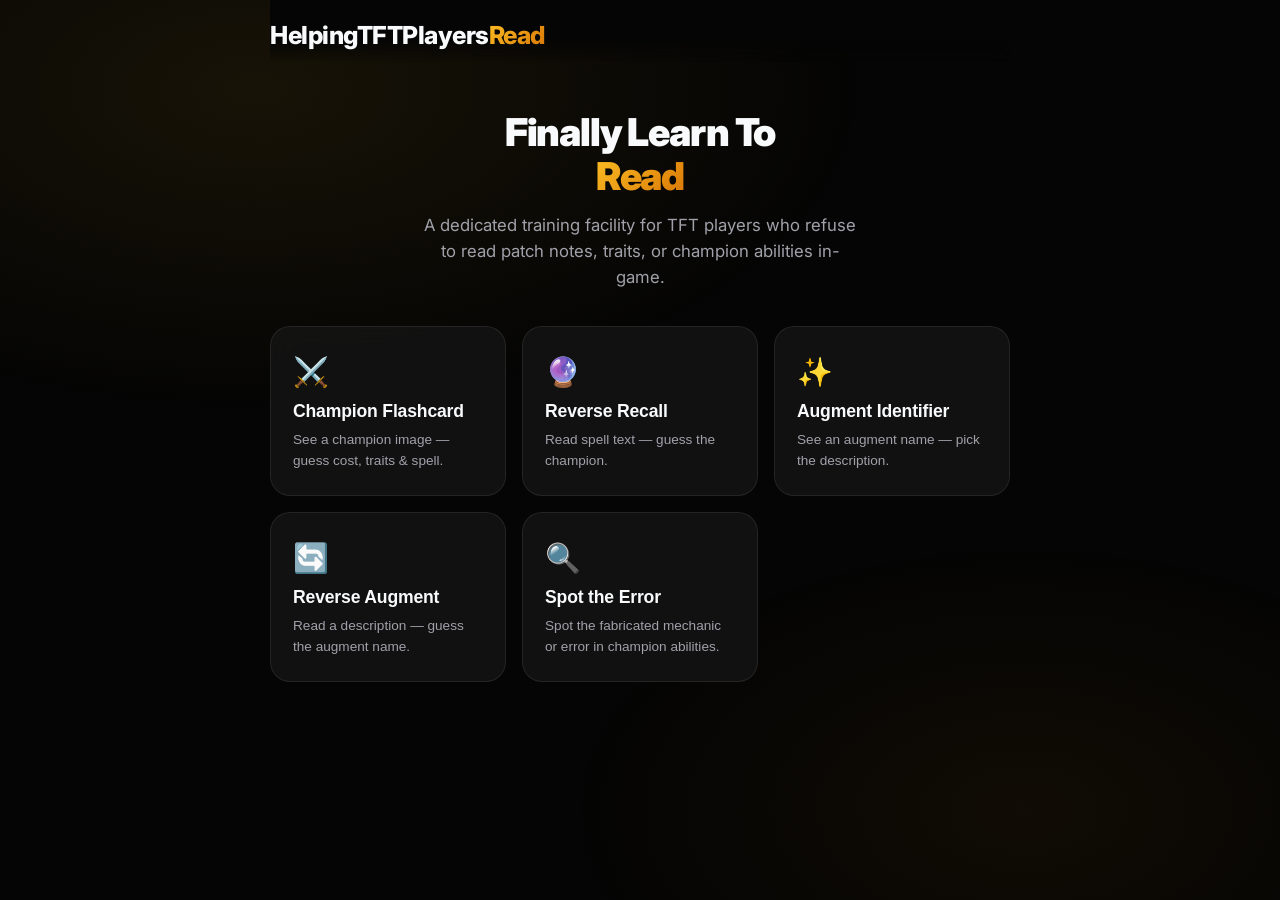
==== index.html @ aad042b0 "Initial commit: Helping TFT Players Read quiz application" ====
<!DOCTYPE html>
<html lang="en">
<head>
  <meta charset="UTF-8">
  <meta name="viewport" content="width=device-width, initial-scale=1.0">
  <meta name="description" content="A dedicated training facility for TFT players who refuse to read patch notes, traits, or champion abilities in-game.">
  <title>Helping TFT Players Read — The Ultimate Training Facility</title>
  <link rel="preconnect" href="https://fonts.googleapis.com">
  <link rel="preconnect" href="https://fonts.gstatic.com" crossorigin>
  <link href="https://fonts.googleapis.com/css2?family=Inter:wght@400;500;600;700;800;900&display=swap" rel="stylesheet">
  <link rel="stylesheet" href="style.css?v=5">
</head>
<body>
  <!-- ═══════════════════ LOADING SCREEN ═══════════════════ -->
  <div id="loading-screen" class="loading-screen">
    <div class="loader-ring"></div>
    <p class="loader-text">Loading Reading Curriculum...</p>
  </div>

  <!-- ═══════════════════ APP CONTAINER ═══════════════════ -->
  <div id="app" class="app hidden">

    <!-- ──── HEADER ──── -->
    <header id="app-header" class="app-header">
      <button id="btn-home" class="btn-icon" title="Home" style="display:none;" aria-label="Back to home">
        <svg width="22" height="22" viewBox="0 0 24 24" fill="none" stroke="currentColor" stroke-width="2.5" stroke-linecap="round" stroke-linejoin="round"><polyline points="15 18 9 12 15 6"/></svg>
      </button>
      <h1 class="logo">HelpingTFTPlayers<span class="logo-accent">Read</span></h1>
      <div id="score-display" class="score-display" style="display:none;">
        <span id="score-current">0</span> / <span id="score-total">10</span>
      </div>
    </header>

    <!-- ──── HOME SCREEN ──── -->
    <main id="screen-home" class="screen screen-home">
      <div class="hero">
        <h2 class="hero-title">Finally Learn To <br><span class="gradient-text">Read</span></h2>
        <p class="hero-sub">A dedicated training facility for TFT players who refuse to read patch notes, traits, or champion abilities in-game.</p>
      </div>
      <div class="mode-grid">
        <button class="mode-card" data-mode="1">
          <div class="mode-icon">⚔️</div>
          <h3>Champion Flashcard</h3>
          <p>See a champion image — guess cost, traits &amp; spell.</p>
        </button>
        <button class="mode-card" data-mode="2">
          <div class="mode-icon">🔮</div>
          <h3>Reverse Recall</h3>
          <p>Read spell text — guess the champion.</p>
        </button>
        <button class="mode-card" data-mode="3">
          <div class="mode-icon">✨</div>
          <h3>Augment Identifier</h3>
          <p>See an augment name — pick the description.</p>
        </button>
        <button class="mode-card" data-mode="4">
          <div class="mode-icon">🔄</div>
          <h3>Reverse Augment</h3>
          <p>Read a description — guess the augment name.</p>
        </button>
        <button class="mode-card" data-mode="5">
          <div class="mode-icon">🔍</div>
          <h3>Spot the Error</h3>
          <p>Spot the fabricated mechanic or error in champion abilities.</p>
        </button>
      </div>
    </main>

    <!-- ──── QUIZ SCREEN ──── -->
    <main id="screen-quiz" class="screen screen-quiz hidden">
      <div class="progress-bar-container">
        <div id="progress-bar" class="progress-bar" style="width:0%"></div>
      </div>
      <div id="quiz-card" class="quiz-card">
        <!-- Dynamically populated -->
      </div>
      <div class="quiz-actions">
        <button id="btn-submit" class="btn btn-submit" disabled>Submit</button>
        <button id="btn-next" class="btn btn-next hidden">Next</button>
      </div>
    </main>

    <!-- ──── RESULTS SCREEN ──── -->
    <main id="screen-results" class="screen screen-results hidden">
      <div class="results-card">
        <h2 class="results-title">Quiz Complete!</h2>
        <div class="results-score-ring">
          <svg viewBox="0 0 120 120">
            <circle class="ring-bg" cx="60" cy="60" r="52"/>
            <circle id="ring-progress" class="ring-fg" cx="60" cy="60" r="52"/>
          </svg>
          <div class="ring-label">
            <span id="results-score">0</span>
            <small id="results-total">/10</small>
          </div>
        </div>
        <p id="results-message" class="results-message"></p>
        <div class="results-actions">
          <button id="btn-play-again" class="btn btn-primary">Play Again</button>
          <button id="btn-go-home" class="btn btn-secondary">Home</button>
        </div>
      </div>
    </main>

  </div><!-- /app -->

  <script src="app.js?v=4"></script>
</body>
</html>
---- style.css ----
/* ═══════════════════════════════════════════════════════
   Helping TFT Players Read — Stylesheet
   Gold & Black luxury theme · Glassmorphism · Premium accents
   ═══════════════════════════════════════════════════════ */

/* ── Reset & Base ───────────────────────────────────── */
*, *::before, *::after {
  margin: 0;
  padding: 0;
  box-sizing: border-box;
}

:root {
  --bg-deep:          #050505;
  --bg-surface:       #111111;
  --bg-card:          rgba(20, 20, 20, 0.85);
  --bg-glass:         rgba(255, 255, 255, 0.04);
  --border-glass:     rgba(255, 255, 255, 0.08);
  --border-glow:      rgba(251, 191, 36, 0.25);

  --text-primary:     #f8fafc;
  --text-secondary:   #a1a1aa;
  --text-muted:       #555c7a;

  --accent-primary:   #fbbf24;
  --accent-secondary: #f59e0b;
  --accent-purple:    var(--accent-primary);
  --accent-cyan:      var(--accent-secondary);
  --gradient-main:    linear-gradient(135deg, #fbbd23, #d97706);
  --gradient-warm:    linear-gradient(135deg, #fbbd23, #d97706);

  --correct:          #22c55e;
  --correct-bg:       rgba(34, 197, 94, 0.12);
  --incorrect:        #ef4444;
  --incorrect-bg:     rgba(239, 68, 68, 0.12);

  --radius-sm: 8px;
  --radius-md: 14px;
  --radius-lg: 20px;
  --radius-xl: 28px;

  --shadow-card: 0 8px 32px rgba(0, 0, 0, 0.65);
  --shadow-glow: 0 0 40px rgba(251, 191, 36, 0.18);

  --transition: 0.25s cubic-bezier(0.4, 0, 0.2, 1);
  --font: 'Inter', -apple-system, BlinkMacSystemFont, sans-serif;
}

html {
  font-size: 16px;
  scroll-behavior: smooth;
}

body {
  font-family: var(--font);
  background: var(--bg-deep);
  color: var(--text-primary);
  min-height: 100vh;
  overflow-x: hidden;
  -webkit-font-smoothing: antialiased;
}

/* subtle animated background gradient */
body::before {
  content: '';
  position: fixed;
  inset: 0;
  background:
    radial-gradient(ellipse 80% 60% at 20% 10%, rgba(251, 191, 36, 0.08), transparent 60%),
    radial-gradient(ellipse 60% 50% at 80% 90%, rgba(245, 158, 11, 0.05), transparent 60%);
  pointer-events: none;
  z-index: 0;
}

.hidden { display: none !important; }

/* ── Loading Screen ─────────────────────────────────── */
.loading-screen {
  position: fixed;
  inset: 0;
  display: flex;
  flex-direction: column;
  align-items: center;
  justify-content: center;
  background: var(--bg-deep);
  z-index: 1000;
  transition: opacity 0.5s ease;
}
.loading-screen.fade-out {
  opacity: 0;
  pointer-events: none;
}
.loader-ring {
  width: 56px;
  height: 56px;
  border: 3px solid var(--border-glass);
  border-top-color: var(--accent-primary);
  border-radius: 50%;
  animation: spin 0.8s linear infinite;
}
@keyframes spin { to { transform: rotate(360deg); } }
.loader-text {
  margin-top: 20px;
  color: var(--text-secondary);
  font-size: 0.95rem;
  letter-spacing: 0.03em;
}

/* ── App Layout ─────────────────────────────────────── */
.app {
  position: relative;
  z-index: 1;
  max-width: 780px;
  margin: 0 auto;
  padding: 0 20px 40px;
  min-height: 100vh;
}

/* ── Header ─────────────────────────────────────────── */
.app-header {
  display: flex;
  align-items: center;
  justify-content: space-between;
  padding: 20px 0 12px;
  position: sticky;
  top: 0;
  z-index: 50;
  background: linear-gradient(to bottom, var(--bg-deep) 60%, transparent);
  backdrop-filter: blur(12px);
  -webkit-backdrop-filter: blur(12px);
}
.btn-icon {
  background: var(--bg-glass);
  border: 1px solid var(--border-glass);
  color: var(--text-primary);
  width: 40px;
  height: 40px;
  border-radius: var(--radius-sm);
  display: flex;
  align-items: center;
  justify-content: center;
  cursor: pointer;
  transition: var(--transition);
}
.btn-icon:hover {
  background: rgba(255,255,255,0.08);
  border-color: var(--accent-primary);
}
.logo {
  font-size: 1.55rem;
  font-weight: 800;
  letter-spacing: -0.02em;
}
.logo-accent {
  background: var(--gradient-main);
  -webkit-background-clip: text;
  -webkit-text-fill-color: transparent;
  background-clip: text;
}
.score-display {
  font-size: 1rem;
  font-weight: 700;
  color: var(--text-secondary);
  background: var(--bg-glass);
  border: 1px solid var(--border-glass);
  padding: 6px 16px;
  border-radius: var(--radius-sm);
}
#score-current {
  color: var(--accent-primary);
  font-size: 1.15rem;
}

/* ── Home Screen ────────────────────────────────────── */
.hero {
  text-align: center;
  padding: 48px 0 36px;
}
.hero-title {
  font-size: 2.4rem;
  font-weight: 900;
  line-height: 1.15;
  letter-spacing: -0.03em;
}
.gradient-text {
  background: var(--gradient-main);
  -webkit-background-clip: text;
  -webkit-text-fill-color: transparent;
  background-clip: text;
}
.hero-sub {
  margin-top: 14px;
  color: var(--text-secondary);
  font-size: 1.05rem;
  max-width: 440px;
  margin-left: auto;
  margin-right: auto;
  line-height: 1.55;
}

/* ── Mode Cards Grid ────────────────────────────────── */
.mode-grid {
  display: grid;
  grid-template-columns: repeat(auto-fill, minmax(220px, 1fr));
  gap: 16px;
  padding-bottom: 40px;
}
.mode-card {
  background: var(--bg-card);
  border: 1px solid var(--border-glass);
  border-radius: var(--radius-lg);
  padding: 28px 22px 24px;
  text-align: left;
  cursor: pointer;
  transition: var(--transition);
  position: relative;
  overflow: hidden;
  display: flex;
  flex-direction: column;
  gap: 8px;
  backdrop-filter: blur(16px);
  -webkit-backdrop-filter: blur(16px);
}
.mode-card::before {
  content: '';
  position: absolute;
  inset: 0;
  background: var(--gradient-main);
  opacity: 0;
  transition: opacity 0.35s ease;
  z-index: 0;
}
.mode-card:hover::before { opacity: 0.06; }
.mode-card:hover {
  border-color: var(--border-glow);
  transform: translateY(-4px);
  box-shadow: var(--shadow-glow);
}
.mode-card > * { position: relative; z-index: 1; }
.mode-icon { font-size: 1.8rem; margin-bottom: 4px; }
.mode-card h3 {
  font-size: 1.1rem;
  font-weight: 700;
  letter-spacing: -0.01em;
  color: var(--text-primary);
}

.mode-card p {
  font-size: 0.85rem;
  color: var(--text-secondary);
  line-height: 1.5;
}

/* ── Quiz Screen ────────────────────────────────────── */
.screen-quiz {
  padding-top: 10px;
}
.progress-bar-container {
  width: 100%;
  height: 4px;
  background: rgba(255,255,255,0.06);
  border-radius: 4px;
  margin-bottom: 28px;
  overflow: hidden;
}
.progress-bar {
  height: 100%;
  background: var(--gradient-main);
  border-radius: 4px;
  transition: width 0.4s ease;
}

/* ── Quiz Card ──────────────────────────────────────── */
.quiz-card {
  background: var(--bg-card);
  border: 1px solid var(--border-glass);
  border-radius: var(--radius-xl);
  padding: 32px 28px 28px;
  backdrop-filter: blur(20px);
  -webkit-backdrop-filter: blur(20px);
  box-shadow: var(--shadow-card);
  animation: cardIn 0.35s ease-out;
  min-height: 250px;
}
@keyframes cardIn {
  from { opacity: 0; transform: translateY(18px) scale(0.97); }
  to   { opacity: 1; transform: translateY(0) scale(1); }
}

.quiz-card .question-label {
  font-size: 0.78rem;
  text-transform: uppercase;
  letter-spacing: 0.1em;
  color: var(--accent-primary);
  font-weight: 600;
  margin-bottom: 10px;
}

.quiz-card .question-prompt {
  font-size: 1.15rem;
  font-weight: 600;
  line-height: 1.5;
  margin-bottom: 24px;
  color: var(--text-primary);
}

/* Champion image in flashcard mode */
.champion-img-wrap {
  width: 120px;
  height: 120px;
  border-radius: var(--radius-md);
  overflow: hidden;
  margin: 0 auto 22px;
  border: 2px solid var(--border-glass);
  background: var(--bg-surface);
  position: relative;
}
.champion-img-wrap img {
  width: 100%;
  height: 100%;
  object-fit: cover;
  display: block;
}
.champion-img-wrap .img-fallback {
  position: absolute;
  inset: 0;
  display: flex;
  align-items: center;
  justify-content: center;
  font-size: 2.5rem;
  color: var(--text-muted);
}

/* Spell text display */
.spell-text-box {
  background: rgba(0, 0, 0, 0.3);
  border: 1px solid var(--border-glass);
  border-radius: var(--radius-md);
  padding: 18px 20px;
  margin-bottom: 24px;
  font-size: 0.95rem;
  line-height: 1.65;
  color: var(--text-secondary);
}

/* ── Options ────────────────────────────────────────── */
.options-list {
  display: flex;
  flex-direction: column;
  gap: 10px;
  list-style: none;
}
.option-btn {
  width: 100%;
  text-align: left;
  background: var(--bg-glass);
  border: 1.5px solid var(--border-glass);
  border-radius: var(--radius-md);
  padding: 14px 18px;
  color: var(--text-primary);
  font-family: var(--font);
  font-size: 0.95rem;
  line-height: 1.5;
  cursor: pointer;
  transition: var(--transition);
  position: relative;
  overflow: hidden;
}
.option-btn:hover:not(.locked) {
  border-color: rgba(251, 191, 36, 0.45);
  background: rgba(251, 191, 36, 0.08);
}
.option-btn.selected:not(.locked) {
  border-color: var(--accent-primary);
  background: rgba(251, 191, 36, 0.12);
  box-shadow: 0 0 0 1px var(--accent-primary);
}

/* Post-submit states */
.option-btn.locked { cursor: default; pointer-events: none; }
.option-btn.correct {
  border-color: var(--correct) !important;
  background: var(--correct-bg) !important;
  box-shadow: 0 0 0 1px var(--correct);
}
.option-btn.incorrect {
  border-color: var(--incorrect) !important;
  background: var(--incorrect-bg) !important;
  box-shadow: 0 0 0 1px var(--incorrect);
}
/* Dim non-selected, non-correct options after submit */
.option-btn.locked.dimmed {
  opacity: 0.4;
}

/* ── Spot the Error: clickable phrases in ability text ── */
.spell-text-box:has(.spot-phrase) {
  line-height: 1.85;
}

.spell-text-box .spot-phrase {
  display: inline;
  box-decoration-break: clone;
  -webkit-box-decoration-break: clone;
  padding: 3px 8px;
  margin: 0 2px;
  border-radius: var(--radius-sm);
  cursor: pointer;
  transition: var(--transition);
  border: 1.5px solid rgba(251, 191, 36, 0.3);
  background: rgba(251, 191, 36, 0.08);
  color: var(--text-primary);
  font-weight: 500;
  text-decoration: underline;
  text-decoration-color: rgba(251, 191, 36, 0.45);
  text-underline-offset: 3px;
}

.spell-text-box .spot-phrase:hover:not(.locked) {
  background: rgba(251, 191, 36, 0.22);
  border-color: var(--accent-primary);
  color: #fff;
  text-decoration-color: var(--accent-primary);
  box-shadow: 0 0 10px rgba(251, 191, 36, 0.25);
}

.spell-text-box .spot-phrase.selected:not(.locked) {
  background: rgba(251, 191, 36, 0.32);
  border-color: var(--accent-secondary);
  color: #fff;
  text-decoration-color: var(--accent-secondary);
  box-shadow: 0 0 12px rgba(245, 158, 11, 0.35);
}

.spell-text-box .spot-phrase.locked {
  cursor: default;
  pointer-events: none;
  text-decoration: none;
}

.spell-text-box .spot-phrase.correct {
  background: var(--correct-bg) !important;
  border-color: var(--correct) !important;
  color: var(--correct) !important;
  box-shadow: 0 0 12px rgba(34, 197, 94, 0.35) !important;
  font-weight: 700;
}

.spell-text-box .spot-phrase.incorrect {
  background: var(--incorrect-bg) !important;
  border-color: var(--incorrect) !important;
  color: var(--incorrect) !important;
  text-decoration: line-through !important;
  box-shadow: 0 0 12px rgba(239, 68, 68, 0.35) !important;
  font-weight: 700;
}

/* ── Buttons ────────────────────────────────────────── */
.quiz-actions {
  display: flex;
  gap: 12px;
  margin-top: 22px;
  justify-content: center;
}
.btn {
  font-family: var(--font);
  font-size: 1rem;
  font-weight: 600;
  padding: 13px 36px;
  border-radius: var(--radius-md);
  border: none;
  cursor: pointer;
  transition: var(--transition);
  letter-spacing: 0.01em;
}
.btn:active { transform: scale(0.97); }

.btn-submit {
  background: var(--gradient-main);
  color: #050505;
  font-weight: 700;
  box-shadow: 0 4px 20px rgba(251, 191, 36, 0.3);
}
.btn-submit:hover:not(:disabled) {
  box-shadow: 0 6px 28px rgba(251, 191, 36, 0.45);
  transform: translateY(-1px);
}
.btn-submit:disabled {
  opacity: 0.35;
  cursor: not-allowed;
  transform: none;
  box-shadow: none;
}

.btn-next {
  background: rgba(251, 191, 36, 0.12);
  border: 1.5px solid var(--accent-primary);
  color: var(--accent-primary);
}
.btn-next:hover {
  background: rgba(251, 191, 36, 0.2);
}

.btn-primary {
  background: var(--gradient-main);
  color: #050505;
  font-weight: 700;
  box-shadow: 0 4px 20px rgba(251, 191, 36, 0.3);
}
.btn-primary:hover {
  box-shadow: 0 6px 28px rgba(251, 191, 36, 0.45);
  transform: translateY(-1px);
}
.btn-secondary {
  background: var(--bg-glass);
  border: 1.5px solid var(--border-glass);
  color: var(--text-primary);
}
.btn-secondary:hover {
  border-color: var(--accent-primary);
  background: rgba(251, 191, 36, 0.08);
}

/* ── Results Screen ─────────────────────────────────── */
.screen-results {
  display: flex;
  align-items: center;
  justify-content: center;
  min-height: 75vh;
}
.results-card {
  text-align: center;
  background: var(--bg-card);
  border: 1px solid var(--border-glass);
  border-radius: var(--radius-xl);
  padding: 48px 40px;
  backdrop-filter: blur(20px);
  -webkit-backdrop-filter: blur(20px);
  box-shadow: var(--shadow-card);
  animation: cardIn 0.4s ease-out;
  width: 100%;
  max-width: 420px;
}
.results-title {
  font-size: 1.65rem;
  font-weight: 800;
  margin-bottom: 28px;
  letter-spacing: -0.02em;
}

/* Score ring */
.results-score-ring {
  position: relative;
  width: 120px;
  height: 120px;
  margin: 0 auto 24px;
}
.results-score-ring svg {
  width: 100%;
  height: 100%;
  transform: rotate(-90deg);
}
.ring-bg {
  fill: none;
  stroke: rgba(255,255,255,0.06);
  stroke-width: 8;
}
.ring-fg {
  fill: none;
  stroke: url(#ring-grad);
  stroke-width: 8;
  stroke-linecap: round;
  stroke-dasharray: 326.73;
  stroke-dashoffset: 326.73;
  transition: stroke-dashoffset 1.2s ease-out 0.3s;
}
.ring-label {
  position: absolute;
  inset: 0;
  display: flex;
  align-items: center;
  justify-content: center;
  flex-direction: column;
}
#results-score {
  font-size: 2.2rem;
  font-weight: 800;
  background: var(--gradient-main);
  -webkit-background-clip: text;
  -webkit-text-fill-color: transparent;
  background-clip: text;
  line-height: 1;
}
#results-total {
  color: var(--text-muted);
  font-size: 0.95rem;
  font-weight: 600;
}
.results-message {
  color: var(--text-secondary);
  font-size: 1.05rem;
  margin-bottom: 32px;
  line-height: 1.5;
}
.results-actions {
  display: flex;
  gap: 12px;
  justify-content: center;
}

/* ── Feedback flash ─────────────────────────────────── */
.feedback-label {
  display: inline-block;
  font-size: 0.85rem;
  font-weight: 700;
  padding: 5px 14px;
  border-radius: 20px;
  margin-top: 14px;
  animation: popIn 0.3s ease-out;
}
@keyframes popIn {
  from { opacity: 0; transform: scale(0.85); }
  to   { opacity: 1; transform: scale(1); }
}
.feedback-label.correct-label {
  background: var(--correct-bg);
  color: var(--correct);
  border: 1px solid rgba(34, 197, 94, 0.3);
}
.feedback-label.incorrect-label {
  background: var(--incorrect-bg);
  color: var(--incorrect);
  border: 1px solid rgba(239, 68, 68, 0.3);
}

/* correction line */
.correction-text {
  display: block;
  margin-top: 8px;
  font-size: 0.85rem;
  color: var(--text-secondary);
  line-height: 1.4;
}

/* ── Sub-question steps (Mode 1 flashcard) ──────────── */
.sub-step-indicator {
  display: flex;
  gap: 8px;
  justify-content: center;
  margin-bottom: 18px;
}
.sub-dot {
  width: 8px;
  height: 8px;
  border-radius: 50%;
  background: rgba(255,255,255,0.12);
  transition: var(--transition);
}
.sub-dot.active {
  background: var(--accent-primary);
  box-shadow: 0 0 8px rgba(251, 191, 36, 0.5);
}
.sub-dot.done {
  background: var(--correct);
}

/* ── Responsive ─────────────────────────────────────── */
@media (max-width: 600px) {
  .hero-title { font-size: 1.8rem; }
  .mode-grid { grid-template-columns: 1fr; }
  .quiz-card { padding: 24px 18px 22px; }
  .results-card { padding: 36px 24px; }
  .btn { padding: 12px 24px; font-size: 0.95rem; }
}
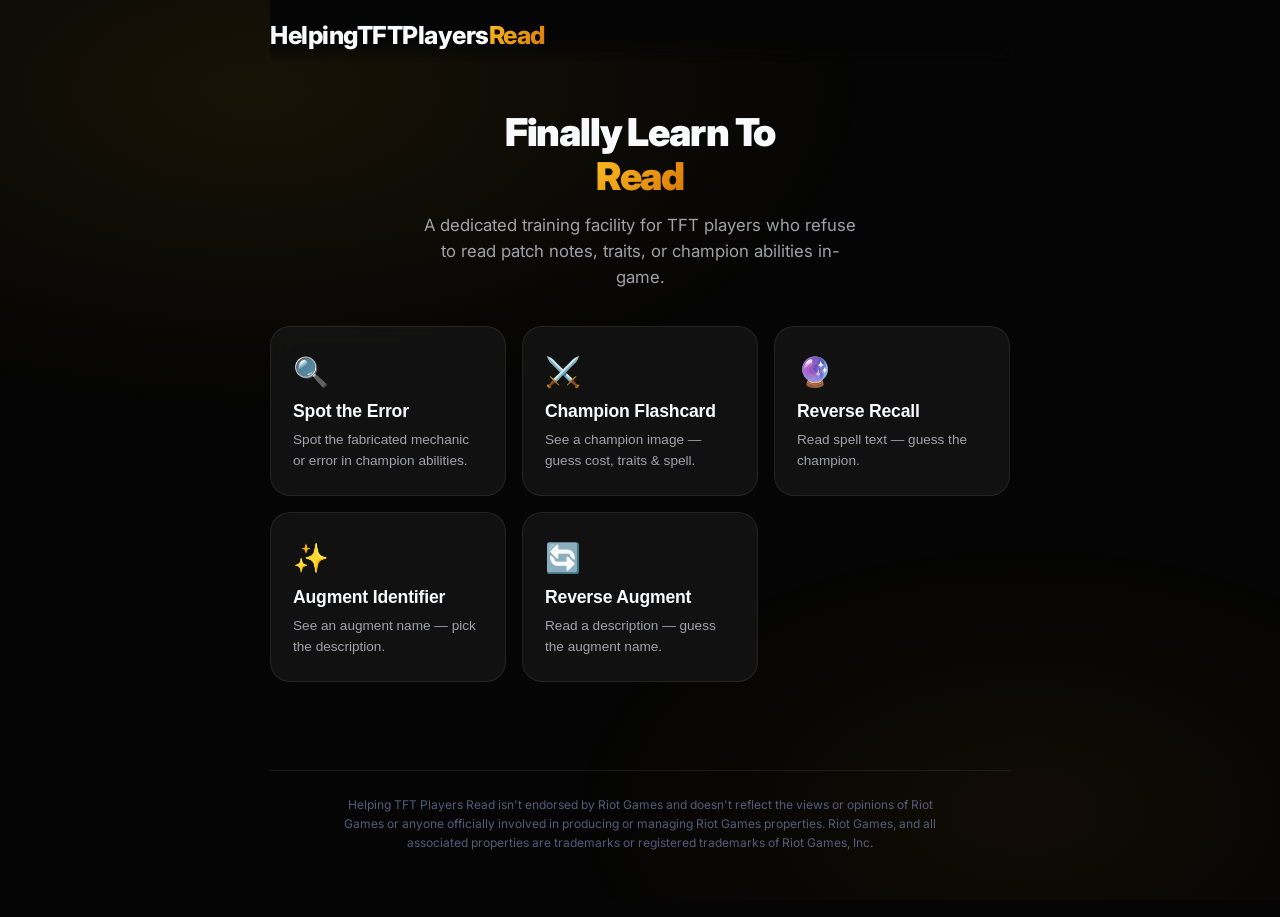
==== commit 3f582ae9: "Deploying to gh-pages from @ Calling26/Helping_TFT_Players_Read@a2e116c46e53db4cbd34ca542d614cf66a6b" ====
--- a/index.html
+++ b/index.html
@@ -8,7 +8,7 @@
   <link rel="preconnect" href="https://fonts.googleapis.com">
   <link rel="preconnect" href="https://fonts.gstatic.com" crossorigin>
   <link href="https://fonts.googleapis.com/css2?family=Inter:wght@400;500;600;700;800;900&display=swap" rel="stylesheet">
-  <link rel="stylesheet" href="style.css?v=5">
+  <link rel="stylesheet" href="style.css?v=6">
 </head>
 <body>
   <!-- ═══════════════════ LOADING SCREEN ═══════════════════ -->
@@ -38,6 +38,11 @@
         <p class="hero-sub">A dedicated training facility for TFT players who refuse to read patch notes, traits, or champion abilities in-game.</p>
       </div>
       <div class="mode-grid">
+        <button class="mode-card" data-mode="5">
+          <div class="mode-icon">🔍</div>
+          <h3>Spot the Error</h3>
+          <p>Spot the fabricated mechanic or error in champion abilities.</p>
+        </button>
         <button class="mode-card" data-mode="1">
           <div class="mode-icon">⚔️</div>
           <h3>Champion Flashcard</h3>
@@ -57,11 +62,6 @@
           <div class="mode-icon">🔄</div>
           <h3>Reverse Augment</h3>
           <p>Read a description — guess the augment name.</p>
-        </button>
-        <button class="mode-card" data-mode="5">
-          <div class="mode-icon">🔍</div>
-          <h3>Spot the Error</h3>
-          <p>Spot the fabricated mechanic or error in champion abilities.</p>
         </button>
       </div>
     </main>
@@ -102,8 +102,12 @@
       </div>
     </main>
 
+    <!-- Footer -->
+    <footer class="app-footer">
+      <p>Helping TFT Players Read isn't endorsed by Riot Games and doesn't reflect the views or opinions of Riot Games or anyone officially involved in producing or managing Riot Games properties. Riot Games, and all associated properties are trademarks or registered trademarks of Riot Games, Inc.</p>
+    </footer>
   </div><!-- /app -->
 
-  <script src="app.js?v=4"></script>
+  <script src="app.js?v=5"></script>
 </body>
 </html>
--- a/style.css
+++ b/style.css
@@ -393,66 +393,65 @@
   opacity: 0.4;
 }
 
-/* ── Spot the Error: clickable phrases in ability text ── */
-.spell-text-box:has(.spot-phrase) {
+/* ── Spot the Error: sentence-level clickable spans ── */
+.spot-error-box {
   line-height: 1.85;
-}
-
-.spell-text-box .spot-phrase {
+  font-size: 0.95rem;
+}
+
+.spot-phrase {
   display: inline;
   box-decoration-break: clone;
   -webkit-box-decoration-break: clone;
-  padding: 3px 8px;
+  padding: 2px 6px;
   margin: 0 2px;
   border-radius: var(--radius-sm);
   cursor: pointer;
-  transition: var(--transition);
-  border: 1.5px solid rgba(251, 191, 36, 0.3);
-  background: rgba(251, 191, 36, 0.08);
+  transition: background 0.15s ease, border-color 0.15s ease, color 0.15s ease, box-shadow 0.15s ease;
+  border-bottom: 2px dashed rgba(251, 191, 36, 0.35);
+  background: rgba(255, 255, 255, 0.02);
+  color: var(--text-secondary);
+}
+
+.spot-phrase:hover:not(.locked) {
+  background: rgba(251, 191, 36, 0.12);
+  border-bottom: 2px solid rgba(251, 191, 36, 0.7);
   color: var(--text-primary);
+}
+
+.spot-phrase.selected:not(.locked) {
+  background: rgba(251, 191, 36, 0.22);
+  border-bottom: 2px solid var(--accent-primary);
+  color: #fff;
+  box-shadow: 0 2px 10px rgba(251, 191, 36, 0.2);
   font-weight: 500;
-  text-decoration: underline;
-  text-decoration-color: rgba(251, 191, 36, 0.45);
-  text-underline-offset: 3px;
-}
-
-.spell-text-box .spot-phrase:hover:not(.locked) {
-  background: rgba(251, 191, 36, 0.22);
-  border-color: var(--accent-primary);
-  color: #fff;
-  text-decoration-color: var(--accent-primary);
-  box-shadow: 0 0 10px rgba(251, 191, 36, 0.25);
-}
-
-.spell-text-box .spot-phrase.selected:not(.locked) {
-  background: rgba(251, 191, 36, 0.32);
-  border-color: var(--accent-secondary);
-  color: #fff;
-  text-decoration-color: var(--accent-secondary);
-  box-shadow: 0 0 12px rgba(245, 158, 11, 0.35);
-}
-
-.spell-text-box .spot-phrase.locked {
+}
+
+.spot-phrase.locked {
   cursor: default;
   pointer-events: none;
-  text-decoration: none;
-}
-
-.spell-text-box .spot-phrase.correct {
+}
+
+.spot-phrase.correct {
   background: var(--correct-bg) !important;
-  border-color: var(--correct) !important;
+  border-bottom: 2px solid var(--correct) !important;
   color: var(--correct) !important;
-  box-shadow: 0 0 12px rgba(34, 197, 94, 0.35) !important;
-  font-weight: 700;
-}
-
-.spell-text-box .spot-phrase.incorrect {
+  box-shadow: 0 2px 12px rgba(34, 197, 94, 0.3) !important;
+  font-weight: 600;
+  text-decoration: none !important;
+}
+
+.spot-phrase.incorrect {
   background: var(--incorrect-bg) !important;
-  border-color: var(--incorrect) !important;
+  border-bottom: 2px solid var(--incorrect) !important;
   color: var(--incorrect) !important;
-  text-decoration: line-through !important;
-  box-shadow: 0 0 12px rgba(239, 68, 68, 0.35) !important;
-  font-weight: 700;
+  box-shadow: 0 2px 12px rgba(239, 68, 68, 0.3) !important;
+  text-decoration: line-through;
+  font-weight: 600;
+}
+
+.spot-phrase.dimmed {
+  opacity: 0.35;
 }
 
 /* ── Buttons ────────────────────────────────────────── */
@@ -672,3 +671,18 @@
   .results-card { padding: 36px 24px; }
   .btn { padding: 12px 24px; font-size: 0.95rem; }
 }
+
+/* -- Footer / Legal Disclaimer -- */
+.app-footer {
+  margin-top: 48px;
+  padding: 24px 16px;
+  border-top: 1px solid var(--border-glass);
+  text-align: center;
+}
+.app-footer p {
+  color: var(--text-muted);
+  font-size: 0.75rem;
+  line-height: 1.6;
+  max-width: 620px;
+  margin: 0 auto;
+}
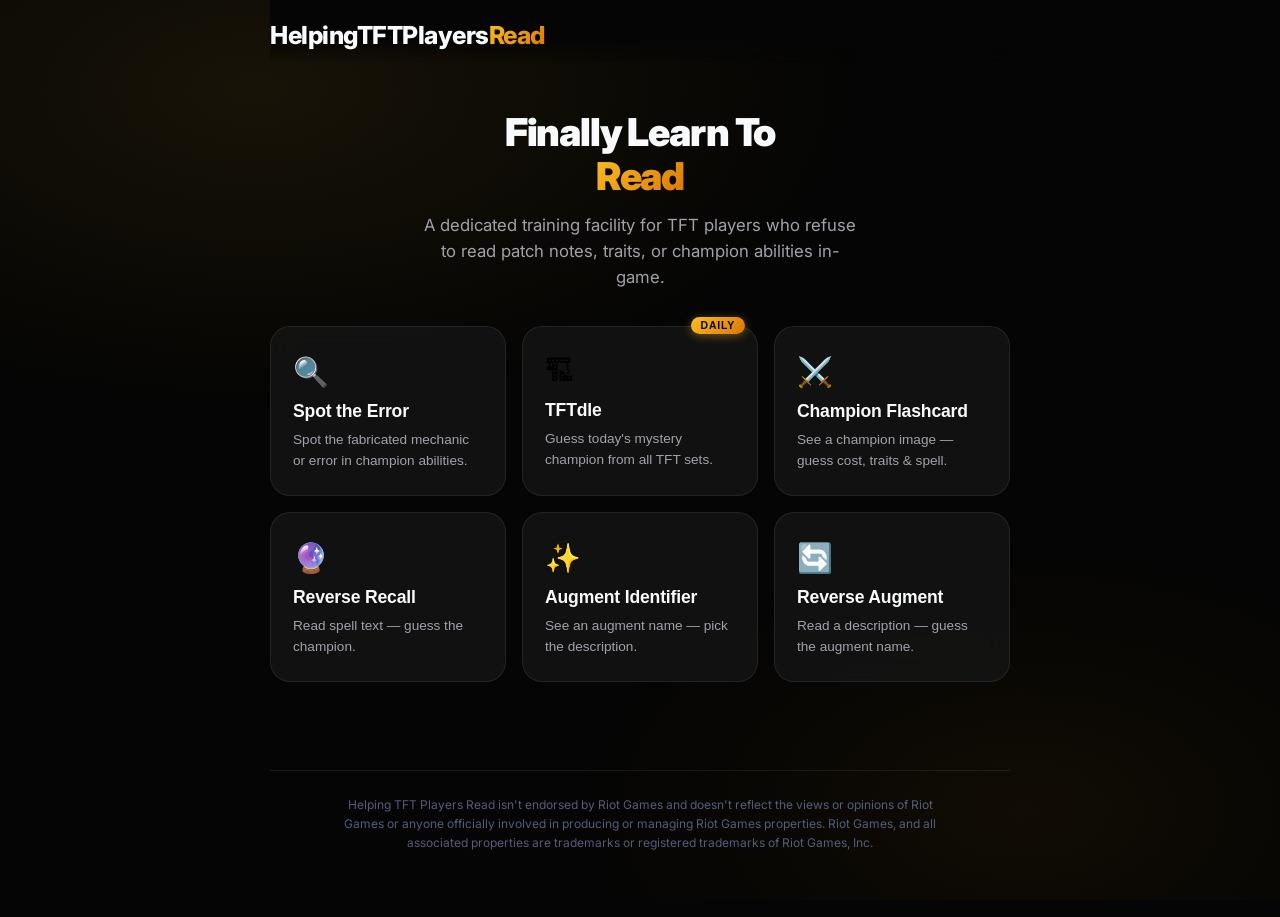
==== commit 8a653d44: "Deploying to gh-pages from @ Calling26/Helping_TFT_Players_Read@508abca58ba011a07ff45a5ac1a6795b35bc" ====
--- a/index.html
+++ b/index.html
@@ -42,6 +42,12 @@
           <div class="mode-icon">🔍</div>
           <h3>Spot the Error</h3>
           <p>Spot the fabricated mechanic or error in champion abilities.</p>
+        </button>
+                <button class="mode-card mode-card--new" data-mode="tftdle">
+          <div class="mode-icon">&#127959;</div>
+          <span class="mode-badge">Daily</span>
+          <h3>TFTdle</h3>
+          <p>Guess today&#39;s mystery champion from all TFT sets.</p>
         </button>
         <button class="mode-card" data-mode="1">
           <div class="mode-icon">⚔️</div>
@@ -102,6 +108,50 @@
       </div>
     </main>
 
+    <!-- TFTdle Screen -->
+    <main id="screen-tftdle" class="screen screen-tftdle hidden">
+      <div class="tftdle-header">
+        <div class="tftdle-title-row">
+          <h2 class="tftdle-title">TFTdle</h2>
+          <span id="tftdle-streak" class="tftdle-streak-badge" style="display:none;"></span>
+        </div>
+        <p class="tftdle-subtitle">Guess today's mystery TFT champion. New champion every day!</p>
+        <p id="tftdle-meta" class="tftdle-meta"></p>
+      </div>
+
+      <div id="tftdle-input-wrap" class="tftdle-input-wrap">
+        <input id="tftdle-guess-input" class="tftdle-input" type="text"
+               placeholder="Type a champion name..." autocomplete="off">
+        <button id="tftdle-submit" class="btn btn-submit tftdle-guess-btn" disabled>Guess</button>
+        <ul id="tftdle-ac" class="tftdle-ac hidden"></ul>
+      </div>
+
+      <div id="tftdle-result"></div>
+
+      <div class="tftdle-table-wrap">
+        <table class="tftdle-grid">
+          <thead>
+            <tr>
+              <th class="tftdle-th">Portrait</th>
+              <th class="tftdle-th">Name</th>
+              <th class="tftdle-th">Set</th>
+              <th class="tftdle-th">Cost</th>
+              <th class="tftdle-th">Range</th>
+              <th class="tftdle-th">Traits</th>
+              <th class="tftdle-th">Gender</th>
+            </tr>
+          </thead>
+          <tbody id="tftdle-grid-body"></tbody>
+        </table>
+      </div>
+
+      <div class="tftdle-legend">
+        <span class="legend-chip match">Correct</span>
+        <span class="legend-chip close">Close (&#177;1)</span>
+        <span class="legend-chip wrong">Wrong</span>
+      </div>
+    </main>
+
     <!-- Footer -->
     <footer class="app-footer">
       <p>Helping TFT Players Read isn't endorsed by Riot Games and doesn't reflect the views or opinions of Riot Games or anyone officially involved in producing or managing Riot Games properties. Riot Games, and all associated properties are trademarks or registered trademarks of Riot Games, Inc.</p>
@@ -109,5 +159,6 @@
   </div><!-- /app -->
 
   <script src="app.js?v=5"></script>
+  <script src="tftdle.js?v=1"></script>
 </body>
 </html>
--- a/style.css
+++ b/style.css
@@ -686,3 +686,294 @@
   max-width: 620px;
   margin: 0 auto;
 }
+
+/* ========================================================
+   TFTdle -- Daily Champion Guessing Mode
+   ======================================================== */
+
+/* Mode card badge (Daily / New label) */
+.mode-card--new { overflow: visible; }
+.mode-badge {
+  position: absolute;
+  top: -10px;
+  right: 12px;
+  background: var(--gradient-main);
+  color: #050505;
+  font-size: 0.65rem;
+  font-weight: 800;
+  letter-spacing: 0.08em;
+  text-transform: uppercase;
+  padding: 3px 10px;
+  border-radius: 20px;
+  box-shadow: 0 2px 10px rgba(251,191,36,.4);
+  z-index: 2;
+}
+
+/* Screen layout */
+.screen-tftdle {
+  padding-top: 10px;
+  padding-bottom: 60px;
+}
+
+/* Header */
+.tftdle-header { margin-bottom: 24px; }
+.tftdle-title-row {
+  display: flex;
+  align-items: center;
+  gap: 14px;
+  flex-wrap: wrap;
+  margin-bottom: 6px;
+}
+.tftdle-title {
+  font-size: 1.8rem;
+  font-weight: 900;
+  letter-spacing: -0.02em;
+  background: var(--gradient-main);
+  -webkit-background-clip: text;
+  -webkit-text-fill-color: transparent;
+  background-clip: text;
+}
+.tftdle-subtitle {
+  color: var(--text-secondary);
+  font-size: 0.95rem;
+  margin-bottom: 8px;
+}
+.tftdle-meta {
+  color: var(--accent-primary);
+  font-size: 0.85rem;
+  font-weight: 600;
+  min-height: 1.2em;
+}
+.tftdle-streak-badge {
+  background: rgba(251,191,36,.12);
+  border: 1px solid var(--accent-primary);
+  color: var(--accent-primary);
+  font-size: 0.8rem;
+  font-weight: 700;
+  padding: 4px 12px;
+  border-radius: 20px;
+}
+
+/* Input + autocomplete */
+.tftdle-input-wrap {
+  position: relative;
+  display: flex;
+  gap: 10px;
+  margin-bottom: 20px;
+  align-items: center;
+}
+.tftdle-input {
+  flex: 1;
+  background: var(--bg-glass);
+  border: 1.5px solid var(--border-glass);
+  border-radius: var(--radius-md);
+  padding: 12px 16px;
+  color: var(--text-primary);
+  font-family: var(--font);
+  font-size: 0.95rem;
+  outline: none;
+  transition: var(--transition);
+}
+.tftdle-input:focus {
+  border-color: var(--accent-primary);
+  background: rgba(251,191,36,.05);
+}
+.tftdle-input:disabled {
+  opacity: .4;
+  cursor: not-allowed;
+}
+.tftdle-guess-btn { padding: 12px 24px; flex-shrink: 0; }
+
+/* Autocomplete dropdown */
+.tftdle-ac {
+  position: absolute;
+  top: calc(100% + 4px);
+  left: 0;
+  right: 0;
+  max-width: calc(100% - 110px);
+  background: var(--bg-surface);
+  border: 1px solid var(--border-glass);
+  border-radius: var(--radius-md);
+  overflow: hidden;
+  z-index: 100;
+  list-style: none;
+  box-shadow: var(--shadow-card);
+}
+.tftdle-ac-item {
+  display: flex;
+  align-items: center;
+  gap: 10px;
+  padding: 9px 14px;
+  cursor: pointer;
+  transition: background .15s;
+}
+.tftdle-ac-item:hover { background: rgba(251,191,36,.1); }
+.tftdle-ac-img {
+  width: 32px;
+  height: 32px;
+  border-radius: 6px;
+  object-fit: cover;
+  flex-shrink: 0;
+  background: var(--bg-glass);
+}
+.tftdle-ac-name { flex: 1; font-size: .9rem; color: var(--text-primary); }
+.tftdle-ac-set {
+  font-size: .78rem;
+  color: var(--accent-primary);
+  font-weight: 600;
+  background: rgba(251,191,36,.1);
+  padding: 2px 8px;
+  border-radius: 10px;
+}
+
+/* Guess grid table */
+.tftdle-table-wrap { overflow-x: auto; margin-bottom: 16px; }
+.tftdle-grid {
+  width: 100%;
+  min-width: 540px;
+  border-collapse: separate;
+  border-spacing: 0 6px;
+}
+.tftdle-th {
+  font-size: .72rem;
+  text-transform: uppercase;
+  letter-spacing: .08em;
+  color: var(--text-muted);
+  font-weight: 600;
+  padding: 4px 10px;
+  text-align: center;
+  white-space: nowrap;
+}
+.tftdle-cell {
+  padding: 8px 10px;
+  text-align: center;
+  font-size: .85rem;
+  font-weight: 500;
+  color: var(--text-primary);
+  background: var(--bg-glass);
+  border-top: 1.5px solid var(--border-glass);
+  border-bottom: 1.5px solid var(--border-glass);
+  transition: background .3s, border-color .3s;
+  vertical-align: middle;
+}
+.tftdle-cell:first-child {
+  border-left: 1.5px solid var(--border-glass);
+  border-radius: var(--radius-sm) 0 0 var(--radius-sm);
+}
+.tftdle-cell:last-child {
+  border-right: 1.5px solid var(--border-glass);
+  border-radius: 0 var(--radius-sm) var(--radius-sm) 0;
+}
+.tftdle-cell--portrait { width: 52px; padding: 6px; }
+.tftdle-portrait-img {
+  width: 44px;
+  height: 44px;
+  border-radius: var(--radius-sm);
+  object-fit: cover;
+  display: block;
+  margin: 0 auto;
+  background: var(--bg-surface);
+}
+.tftdle-cell--traits { text-align: left; }
+
+/* Color states */
+.tftdle-cell.match {
+  background: var(--correct-bg) !important;
+  border-color: var(--correct) !important;
+  color: var(--correct);
+}
+.tftdle-cell.close {
+  background: rgba(251,191,36,.12) !important;
+  border-color: var(--accent-primary) !important;
+  color: var(--accent-primary);
+}
+.tftdle-cell.wrong {
+  background: var(--incorrect-bg) !important;
+  border-color: var(--incorrect) !important;
+  color: var(--incorrect);
+  opacity: .75;
+}
+.tftdle-row--win .tftdle-cell {
+  background: var(--correct-bg) !important;
+  border-color: var(--correct) !important;
+  color: var(--correct);
+}
+
+/* Trait chips inside cells */
+.trait-chip {
+  display: inline-block;
+  background: rgba(255,255,255,.07);
+  border: 1px solid var(--border-glass);
+  border-radius: 10px;
+  padding: 2px 8px;
+  font-size: .75rem;
+  font-weight: 500;
+  margin: 2px;
+  color: var(--text-secondary);
+  vertical-align: middle;
+}
+.match .trait-chip { background: rgba(34,197,94,.18); border-color: var(--correct); color: var(--correct); }
+.close .trait-chip { background: rgba(251,191,36,.18); border-color: var(--accent-primary); color: var(--accent-primary); }
+.wrong .trait-chip { opacity: .6; }
+
+/* Legend */
+.tftdle-legend {
+  display: flex;
+  gap: 10px;
+  flex-wrap: wrap;
+  margin-bottom: 24px;
+}
+.legend-chip {
+  font-size: .72rem;
+  font-weight: 600;
+  padding: 3px 12px;
+  border-radius: 20px;
+  border: 1.5px solid;
+}
+.legend-chip.match { background: var(--correct-bg); border-color: var(--correct); color: var(--correct); }
+.legend-chip.close { background: rgba(251,191,36,.12); border-color: var(--accent-primary); color: var(--accent-primary); }
+.legend-chip.wrong { background: var(--incorrect-bg); border-color: var(--incorrect); color: var(--incorrect); }
+
+/* Result reveal card */
+.tftdle-result-card {
+  display: flex;
+  flex-direction: column;
+  align-items: center;
+  text-align: center;
+  background: var(--bg-card);
+  border: 1px solid var(--border-glass);
+  border-radius: var(--radius-xl);
+  padding: 28px 24px;
+  margin-bottom: 24px;
+  animation: cardIn .35s ease-out;
+  backdrop-filter: blur(16px);
+}
+.tftdle-result--win { border-color: rgba(34,197,94,.4); }
+.tftdle-result--loss { border-color: rgba(239,68,68,.3); }
+.tftdle-reveal-img {
+  width: 100px;
+  height: 100px;
+  border-radius: var(--radius-md);
+  object-fit: cover;
+  margin-bottom: 16px;
+  border: 2px solid var(--border-glass);
+}
+.tftdle-result-card h3 {
+  font-size: 1.3rem;
+  font-weight: 800;
+  margin-bottom: 8px;
+  letter-spacing: -.01em;
+}
+.tftdle-result--win h3 { color: var(--correct); }
+.tftdle-result--loss h3 { color: var(--incorrect); }
+.tftdle-result-card p { font-size: .92rem; color: var(--text-secondary); line-height: 1.5; margin: 4px 0; }
+.tftdle-streak-line { color: var(--accent-primary) !important; font-weight: 700; }
+.tftdle-next-line { color: var(--text-muted) !important; font-size: .82rem !important; margin-top: 10px !important; }
+
+/* Responsive */
+@media (max-width: 600px) {
+  .tftdle-ac { max-width: 100%; }
+  .tftdle-input-wrap { flex-wrap: wrap; }
+  .tftdle-guess-btn { width: 100%; }
+  .tftdle-title { font-size: 1.4rem; }
+}
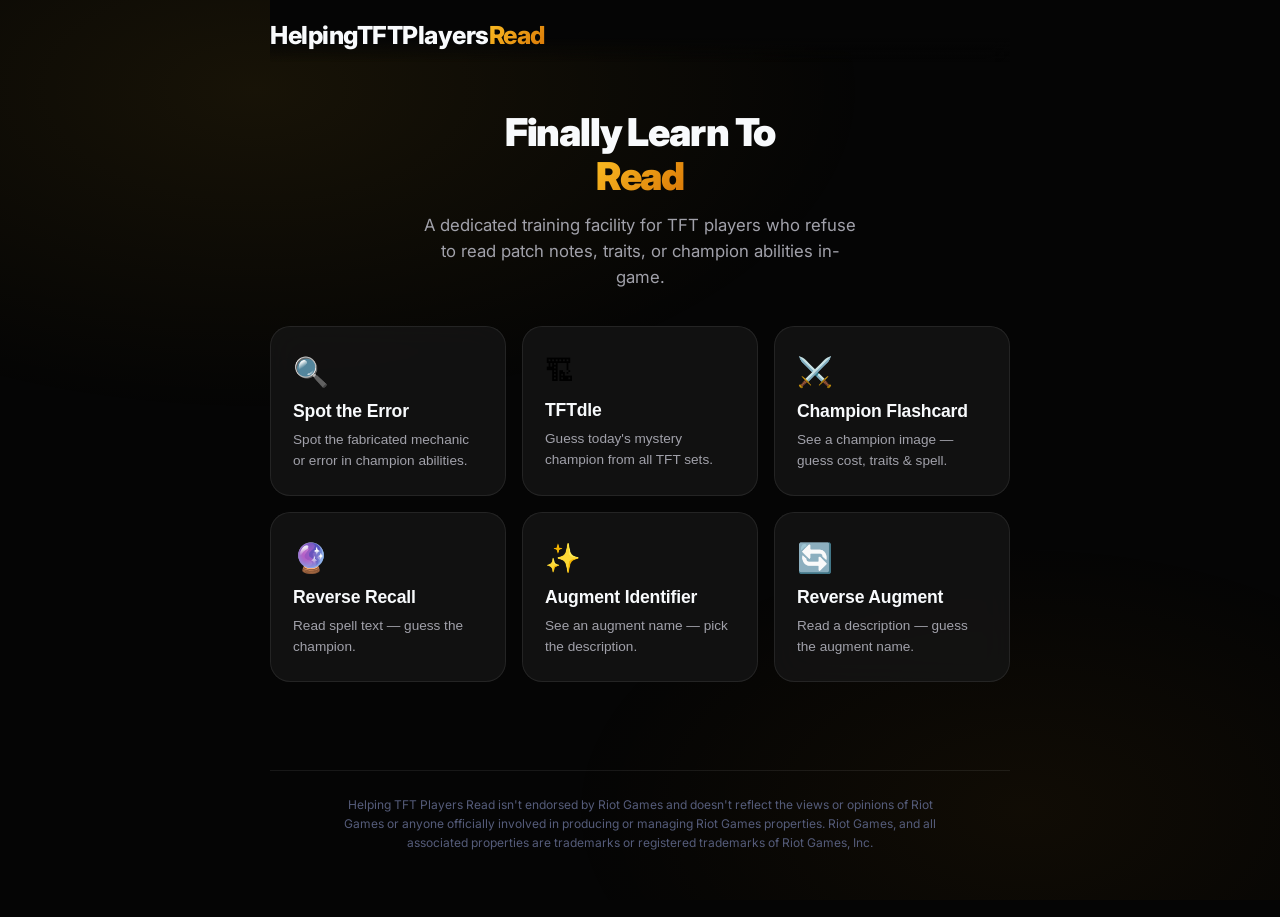
==== commit 8f0f995b: "Deploying to gh-pages from @ Calling26/Helping_TFT_Players_Read@5f9bb8c44caa7e4400631149f57a75be1bb6" ====
--- a/index.html
+++ b/index.html
@@ -43,9 +43,8 @@
           <h3>Spot the Error</h3>
           <p>Spot the fabricated mechanic or error in champion abilities.</p>
         </button>
-                <button class="mode-card mode-card--new" data-mode="tftdle">
+        <button class="mode-card" data-mode="tftdle">
           <div class="mode-icon">&#127959;</div>
-          <span class="mode-badge">Daily</span>
           <h3>TFTdle</h3>
           <p>Guess today&#39;s mystery champion from all TFT sets.</p>
         </button>
@@ -115,7 +114,13 @@
           <h2 class="tftdle-title">TFTdle</h2>
           <span id="tftdle-streak" class="tftdle-streak-badge" style="display:none;"></span>
         </div>
-        <p class="tftdle-subtitle">Guess today's mystery TFT champion. New champion every day!</p>
+        <p class="tftdle-subtitle">Guess the mystery TFT champion with infinite replayable rounds!</p>
+        
+        <div class="tftdle-mode-toggle" id="tftdle-mode-toggle">
+          <button class="tftdle-toggle-btn active" data-pool="all">All Sets (Hard)</button>
+          <button class="tftdle-toggle-btn" data-pool="current">Current Set (Normal)</button>
+        </div>
+
         <p id="tftdle-meta" class="tftdle-meta"></p>
       </div>
 
--- a/style.css
+++ b/style.css
@@ -736,7 +736,36 @@
 .tftdle-subtitle {
   color: var(--text-secondary);
   font-size: 0.95rem;
-  margin-bottom: 8px;
+  margin-bottom: 12px;
+}
+.tftdle-mode-toggle {
+  display: inline-flex;
+  gap: 8px;
+  background: rgba(255, 255, 255, 0.04);
+  padding: 4px;
+  border-radius: var(--radius-md);
+  border: 1px solid var(--border-glass);
+  margin-bottom: 12px;
+}
+.tftdle-toggle-btn {
+  background: transparent;
+  border: none;
+  color: var(--text-secondary);
+  font-family: var(--font);
+  font-size: 0.85rem;
+  font-weight: 600;
+  padding: 6px 14px;
+  border-radius: var(--radius-sm);
+  cursor: pointer;
+  transition: var(--transition);
+}
+.tftdle-toggle-btn:hover {
+  color: var(--text-primary);
+}
+.tftdle-toggle-btn.active {
+  background: var(--gradient-main);
+  color: #050505;
+  box-shadow: 0 2px 10px rgba(251, 191, 36, 0.3);
 }
 .tftdle-meta {
   color: var(--accent-primary);
@@ -791,13 +820,30 @@
   left: 0;
   right: 0;
   max-width: calc(100% - 110px);
+  max-height: 300px;
+  overflow-y: auto;
+  overscroll-behavior: contain;
   background: var(--bg-surface);
   border: 1px solid var(--border-glass);
   border-radius: var(--radius-md);
-  overflow: hidden;
-  z-index: 100;
+  z-index: 200;
   list-style: none;
   box-shadow: var(--shadow-card);
+  scroll-behavior: smooth;
+}
+.tftdle-ac::-webkit-scrollbar {
+  width: 6px;
+}
+.tftdle-ac::-webkit-scrollbar-track {
+  background: rgba(0, 0, 0, 0.2);
+  border-radius: 4px;
+}
+.tftdle-ac::-webkit-scrollbar-thumb {
+  background: rgba(251, 191, 36, 0.3);
+  border-radius: 4px;
+}
+.tftdle-ac::-webkit-scrollbar-thumb:hover {
+  background: var(--accent-primary);
 }
 .tftdle-ac-item {
   display: flex;
@@ -969,6 +1015,12 @@
 .tftdle-result-card p { font-size: .92rem; color: var(--text-secondary); line-height: 1.5; margin: 4px 0; }
 .tftdle-streak-line { color: var(--accent-primary) !important; font-weight: 700; }
 .tftdle-next-line { color: var(--text-muted) !important; font-size: .82rem !important; margin-top: 10px !important; }
+.tftdle-play-again-btn {
+  margin-top: 16px;
+  display: inline-flex;
+  align-items: center;
+  justify-content: center;
+}
 
 /* Responsive */
 @media (max-width: 600px) {
